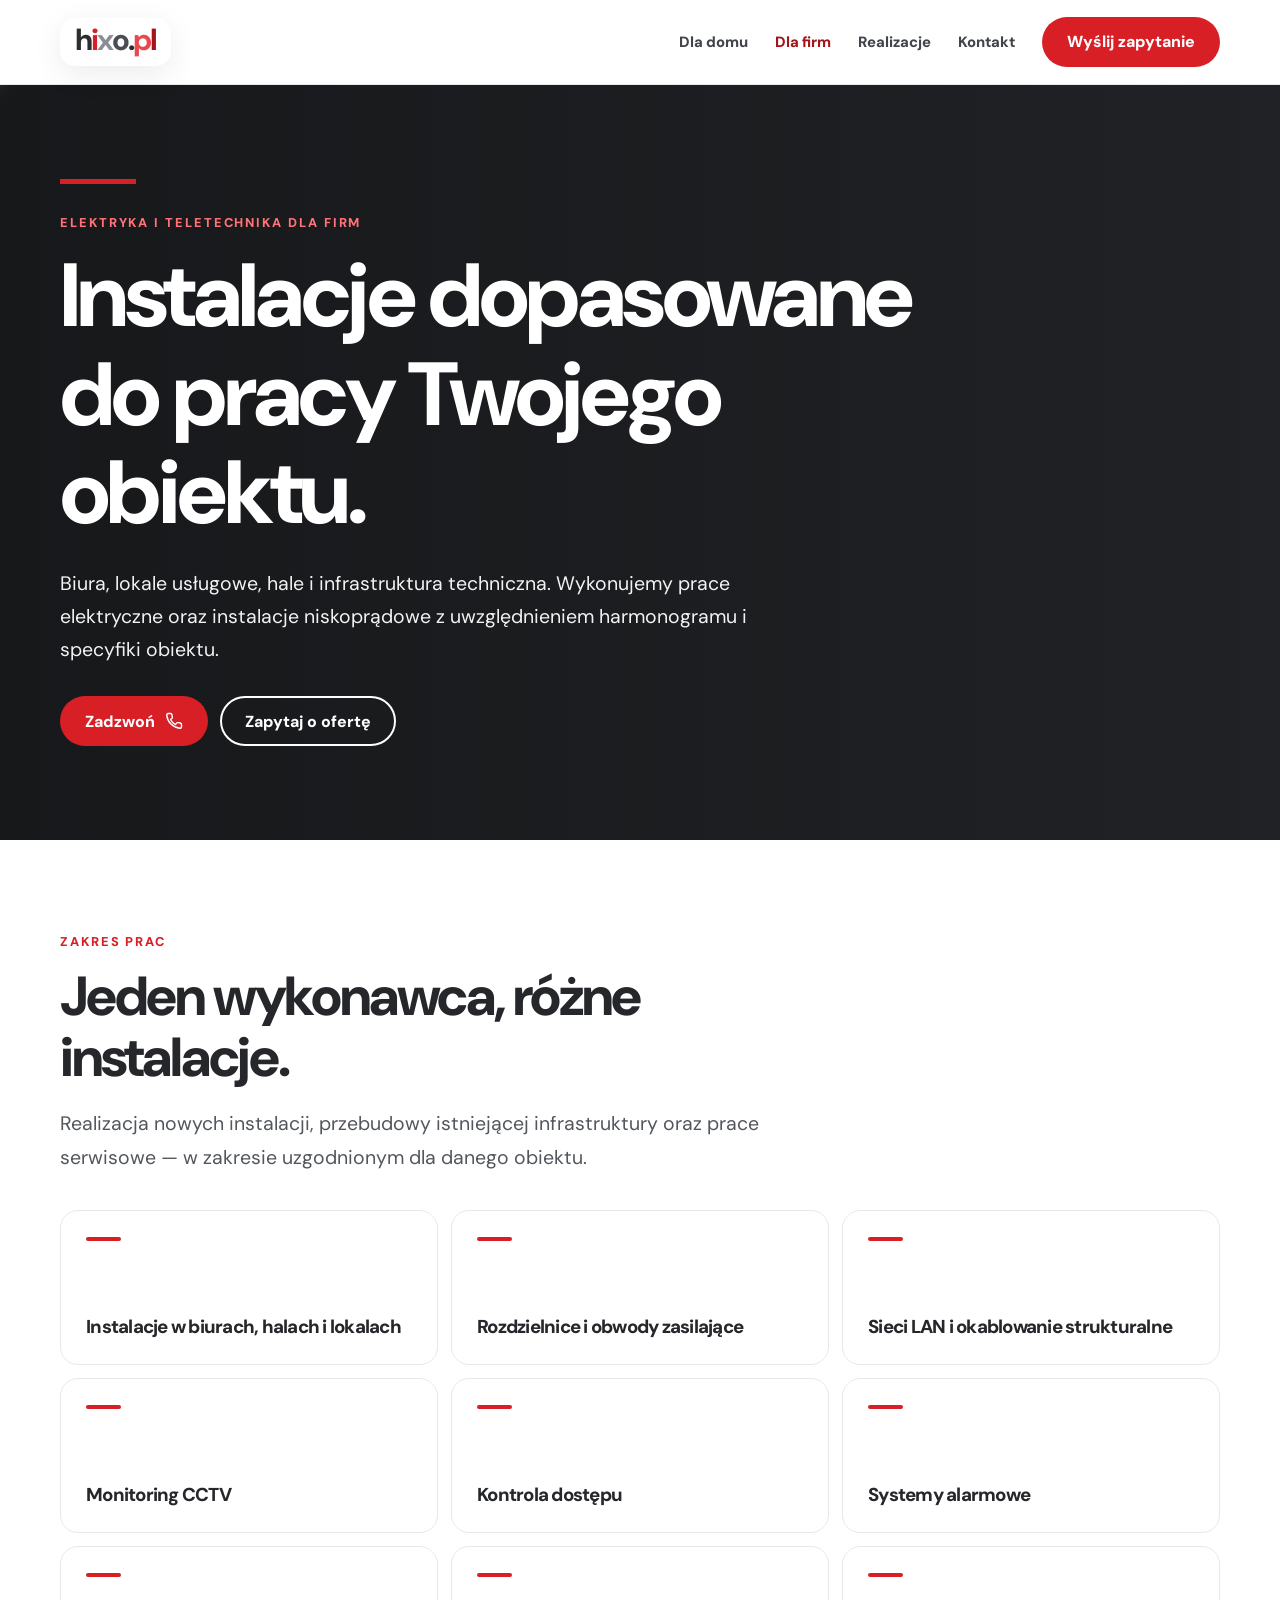
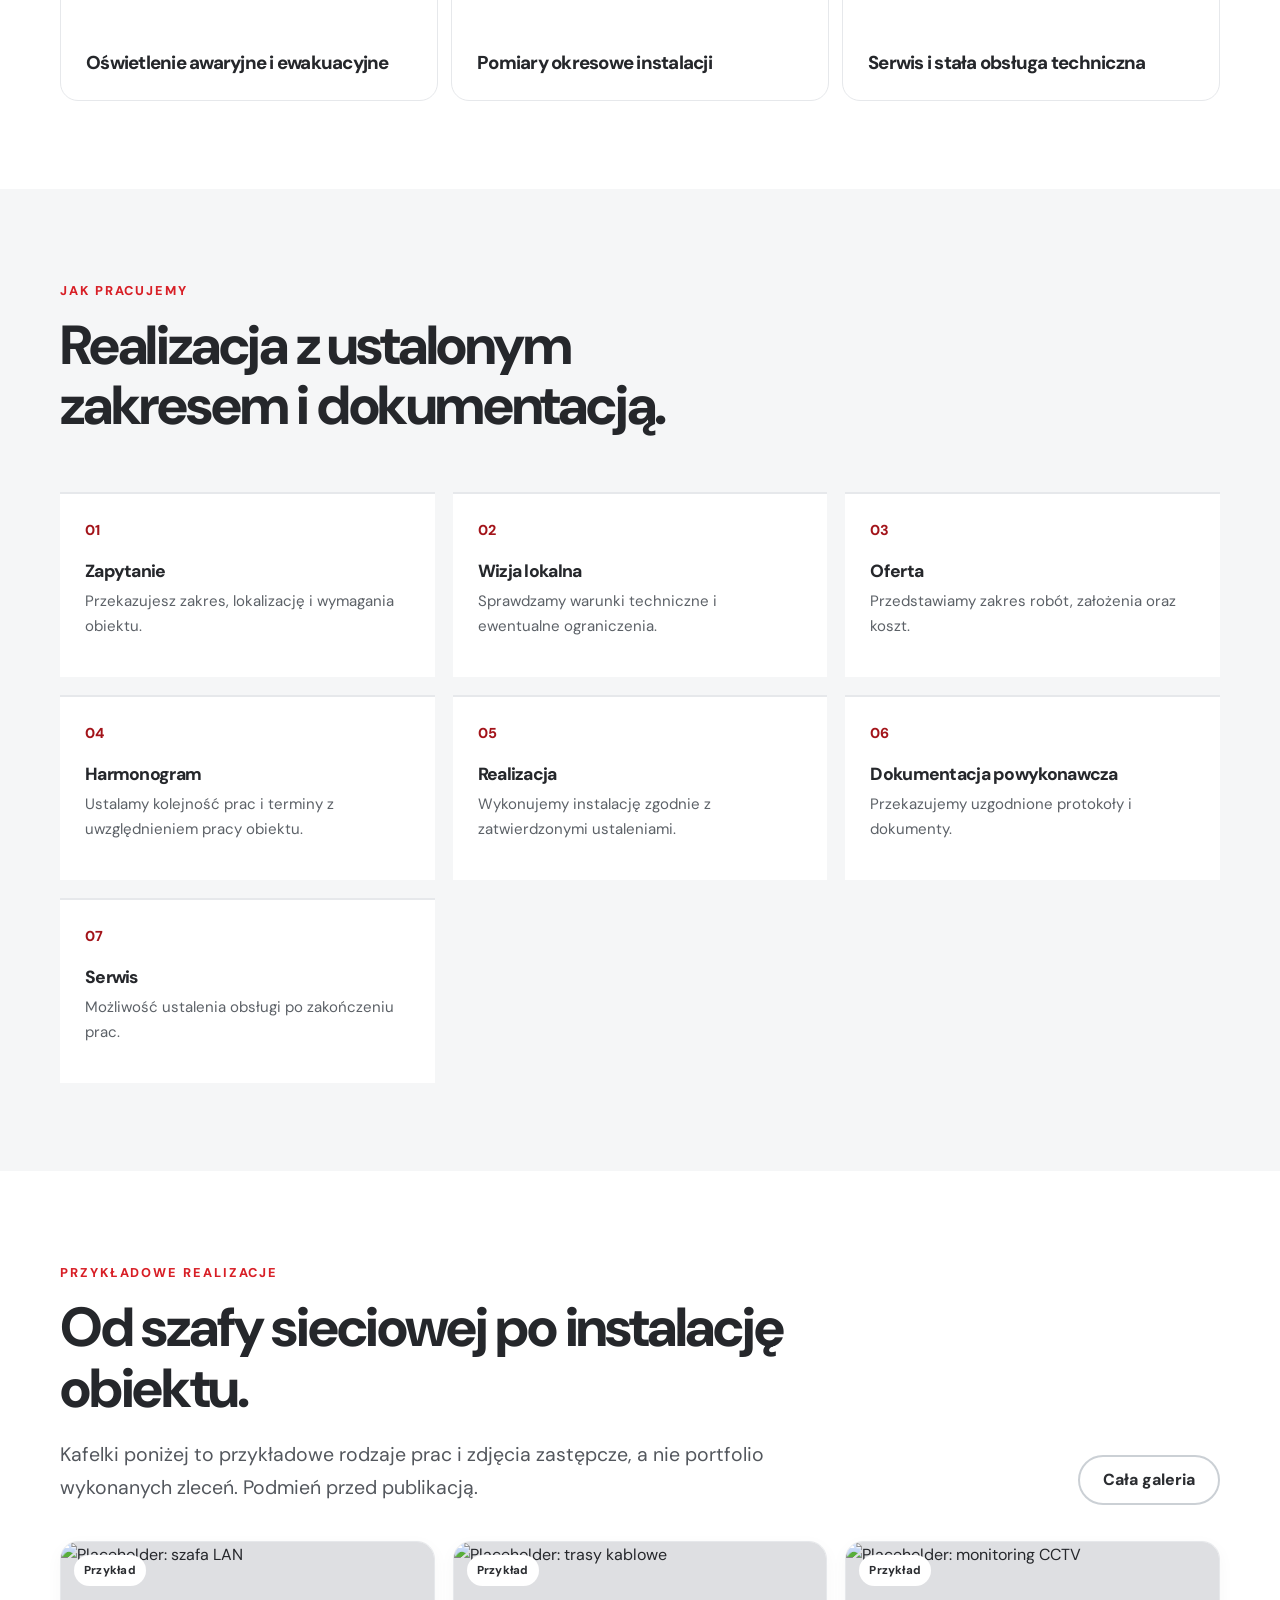
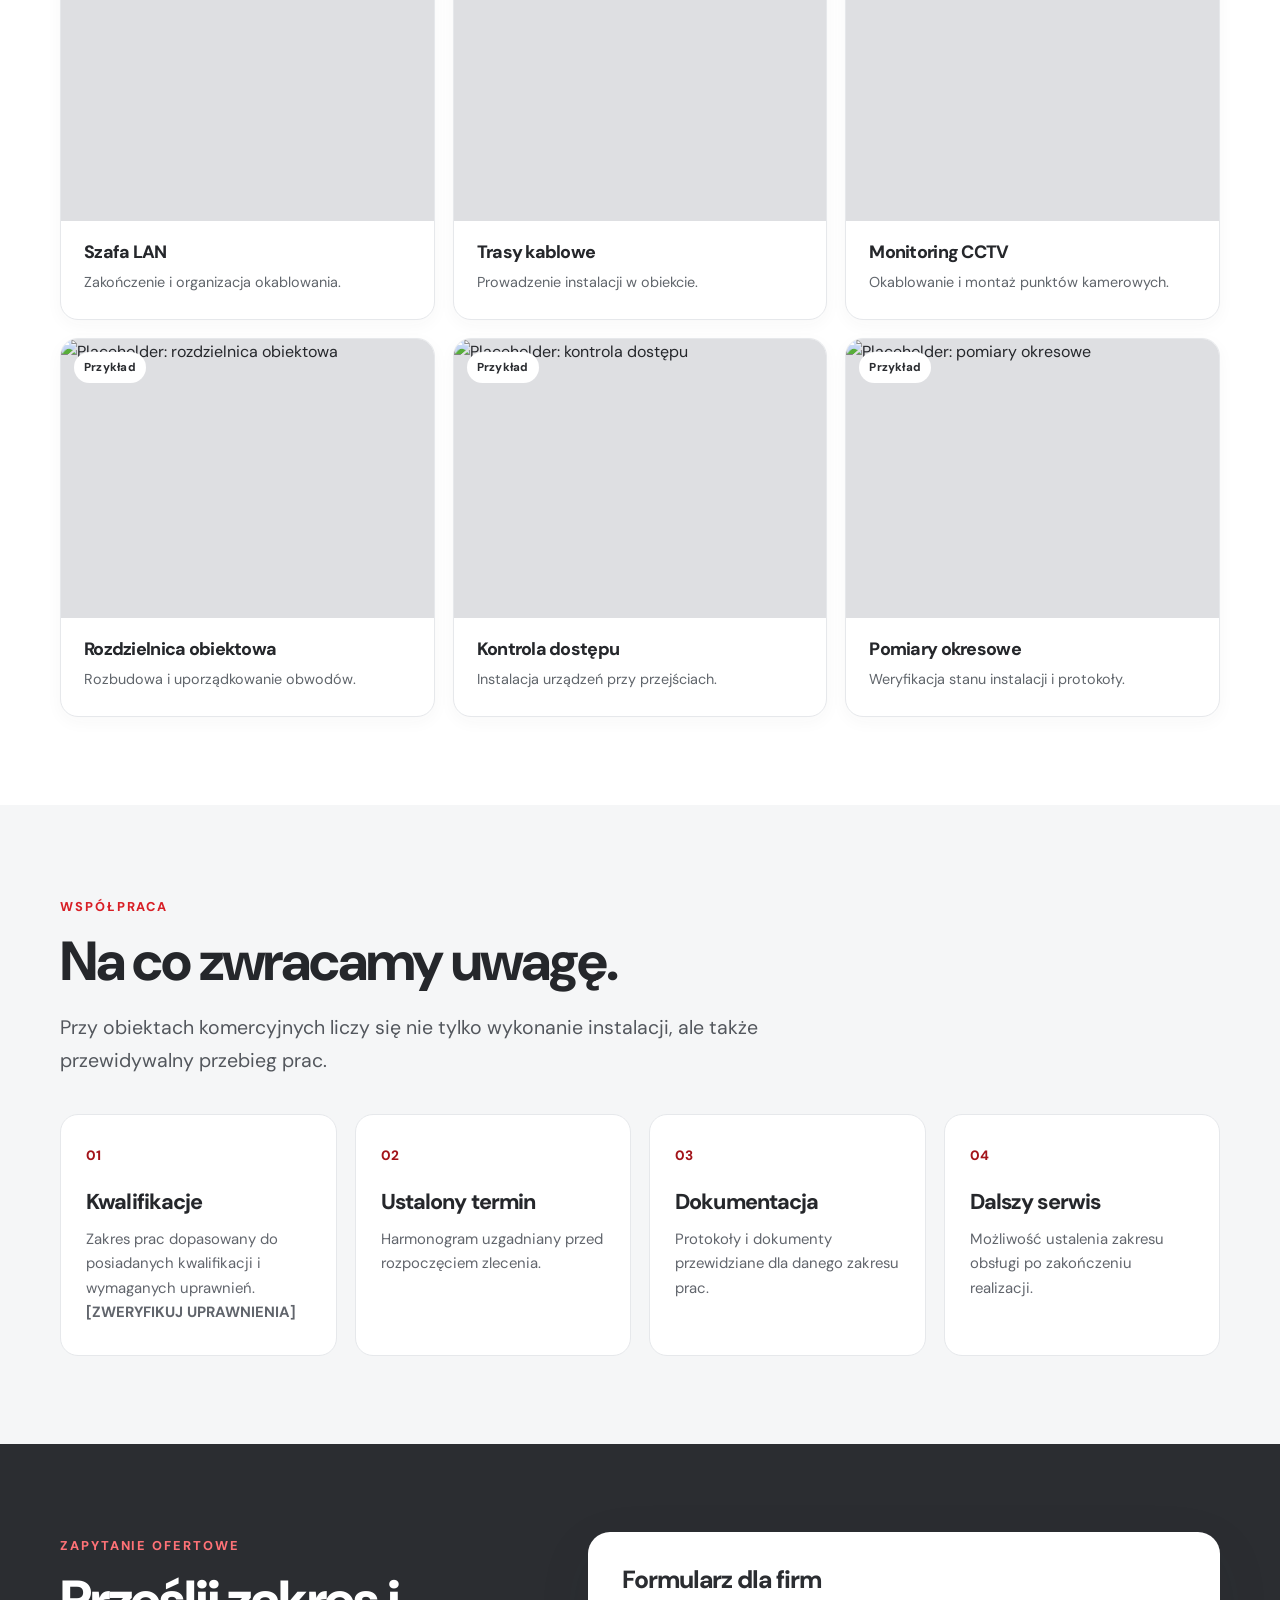
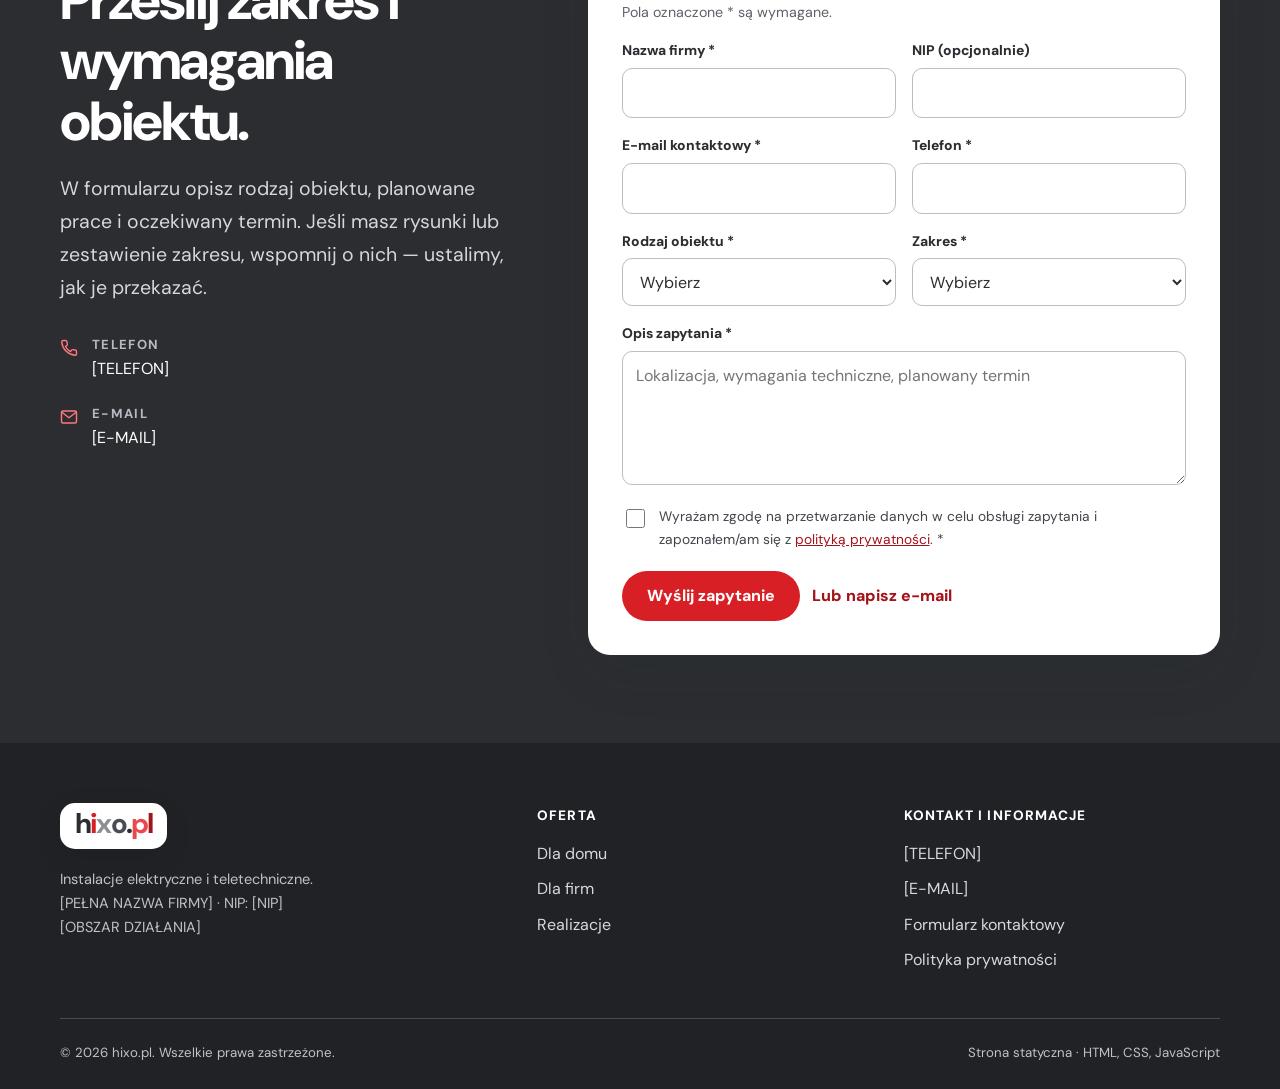
==== klient-biznesowy.html @ a43520a2 "Add files via upload" ====
<!doctype html>
<html lang="pl">
<head>
  <meta charset="utf-8"><meta name="viewport" content="width=device-width, initial-scale=1"><meta name="theme-color" content="#2B2D31">
  <title>Instalacje elektryczne, LAN i CCTV dla firm | hixo.pl</title>
  <meta name="description" content="Instalacje elektryczne w biurach i halach, sieci strukturalne LAN, CCTV, kontrola dostępu, pomiary i serwis. Oferta hixo.pl dla biznesu.">
  <link rel="canonical" href="https://hixo.pl/klient-biznesowy.html">
  <meta property="og:type" content="website"><meta property="og:locale" content="pl_PL"><meta property="og:site_name" content="hixo.pl"><meta property="og:title" content="Elektryka i teletechnika dla firm | hixo.pl"><meta property="og:description" content="Instalacje, sieci LAN, monitoring, pomiary i obsługa techniczna obiektów."><meta property="og:url" content="https://hixo.pl/klient-biznesowy.html"><meta property="og:image" content="https://hixo.pl/img/og-hixo.jpg">
  <link rel="preconnect" href="https://fonts.googleapis.com"><link rel="preconnect" href="https://fonts.gstatic.com" crossorigin><link href="https://fonts.googleapis.com/css2?family=DM+Sans:wght@400;700;800&display=swap" rel="stylesheet"><link rel="stylesheet" href="style.css"><script src="script.js" defer></script>
  <script type="application/ld+json">{"@context":"https://schema.org","@type":["Electrician","LocalBusiness"],"@id":"https://hixo.pl/#firma","name":"hixo.pl","url":"https://hixo.pl/","description":"Instalacje elektryczne i teletechniczne dla firm, pomiary i serwis."}</script>
</head>
<body>
  <a class="skip-link" href="#main">Przejdź do treści</a>
  <header class="site-header"><div class="container nav-wrap"><a href="index.html" aria-label="hixo.pl — strona główna" class="brand"><span class="brand__h">h</span><span class="brand__i">i</span><span class="brand__x">x</span><span class="brand__o">o</span><span class="brand__dot">.</span><span class="brand__p">p</span><span class="brand__l">l</span></a><button class="nav-toggle" type="button" data-nav-toggle aria-controls="main-nav" aria-expanded="false" aria-label="Otwórz lub zamknij menu"><span></span><span></span><span></span></button><nav class="nav-links" id="main-nav" data-nav-links aria-label="Nawigacja główna"><a href="klient-indywidualny.html">Dla domu</a><a href="klient-biznesowy.html" aria-current="page">Dla firm</a><a href="realizacje.html">Realizacje</a><a href="kontakt.html">Kontakt</a><a class="button" href="#formularz">Wyślij zapytanie</a></nav></div></header>
  <main id="main">
    <section class="hero" aria-labelledby="hero-title">
      <!-- Podmień img/biznes.jpg na własne zdjęcie; dekoracyjne tło, dlatego alt jest pusty. -->
      <img class="hero__image" src="img/biznes.jpg" alt=""><div class="container hero__inner"><div class="hero__rule"></div><p class="eyebrow">Elektryka i teletechnika dla firm</p><h1 id="hero-title">Instalacje dopasowane do pracy Twojego obiektu.</h1><p class="lead">Biura, lokale usługowe, hale i infrastruktura techniczna. Wykonujemy prace elektryczne oraz instalacje niskoprądowe z uwzględnieniem harmonogramu i specyfiki obiektu.</p><div class="button-row"><a class="button" href="tel:[TELEFON]">Zadzwoń <svg viewBox="0 0 24 24" aria-hidden="true"><path d="M22 16.7v3a2 2 0 0 1-2.2 2A19.6 19.6 0 0 1 2.3 4.2 2 2 0 0 1 4.3 2h3a2 2 0 0 1 2 1.7l.5 3a2 2 0 0 1-.6 1.8L7.3 10a16 16 0 0 0 6.7 6.7l1.5-1.9a2 2 0 0 1 1.8-.6l3 .5a2 2 0 0 1 1.7 2Z"/></svg></a><a class="button button--outline" href="#formularz">Zapytaj o ofertę</a></div></div>
    </section>
    <section class="section" id="uslugi"><div class="container"><div class="section-head reveal"><div><p class="eyebrow">Zakres prac</p><h2>Jeden wykonawca, różne instalacje.</h2><p class="lead">Realizacja nowych instalacji, przebudowy istniejącej infrastruktury oraz prace serwisowe — w zakresie uzgodnionym dla danego obiektu.</p></div></div>
      <div class="service-grid"><article class="service-card reveal"><h3>Instalacje w biurach, halach i lokalach</h3></article><article class="service-card reveal"><h3>Rozdzielnice i obwody zasilające</h3></article><article class="service-card reveal"><h3>Sieci LAN i okablowanie strukturalne</h3></article><article class="service-card reveal"><h3>Monitoring CCTV</h3></article><article class="service-card reveal"><h3>Kontrola dostępu</h3></article><article class="service-card reveal"><h3>Systemy alarmowe</h3></article><article class="service-card reveal"><h3>Oświetlenie awaryjne i ewakuacyjne</h3></article><article class="service-card reveal"><h3>Pomiary okresowe instalacji</h3></article><article class="service-card reveal"><h3>Serwis i stała obsługa techniczna</h3></article></div>
    </div></section>
    <section class="section section--soft" id="proces"><div class="container"><div class="section-head reveal"><div><p class="eyebrow">Jak pracujemy</p><h2>Realizacja z ustalonym zakresem i dokumentacją.</h2></div></div>
      <ol class="steps"><li class="reveal"><h3>Zapytanie</h3><p>Przekazujesz zakres, lokalizację i wymagania obiektu.</p></li><li class="reveal"><h3>Wizja lokalna</h3><p>Sprawdzamy warunki techniczne i ewentualne ograniczenia.</p></li><li class="reveal"><h3>Oferta</h3><p>Przedstawiamy zakres robót, założenia oraz koszt.</p></li><li class="reveal"><h3>Harmonogram</h3><p>Ustalamy kolejność prac i terminy z uwzględnieniem pracy obiektu.</p></li><li class="reveal"><h3>Realizacja</h3><p>Wykonujemy instalację zgodnie z zatwierdzonymi ustaleniami.</p></li><li class="reveal"><h3>Dokumentacja powykonawcza</h3><p>Przekazujemy uzgodnione protokoły i dokumenty.</p></li><li class="reveal"><h3>Serwis</h3><p>Możliwość ustalenia obsługi po zakończeniu prac.</p></li></ol>
    </div></section>
    <section class="section" id="realizacje"><div class="container"><div class="section-head reveal"><div><p class="eyebrow">Przykładowe realizacje</p><h2>Od szafy sieciowej po instalację obiektu.</h2><p class="lead">Kafelki poniżej to przykładowe rodzaje prac i zdjęcia zastępcze, a nie portfolio wykonanych zleceń. Podmień przed publikacją.</p></div><a class="button button--ghost" href="realizacje.html">Cała galeria</a></div>
      <div class="gallery-grid">
        <article class="gallery-card reveal"><div class="gallery-card__media"><span class="gallery-card__tag">Przykład</span><button type="button" class="gallery-card__open" data-lightbox data-caption="Szafa LAN — zdjęcie do podmiany" aria-label="Powiększ zdjęcie szafy LAN"><img src="img/realizacja-firma-01.jpg" alt="Placeholder: szafa LAN" loading="lazy"></button></div><div class="gallery-card__body"><h3>Szafa LAN</h3><p>Zakończenie i organizacja okablowania.</p></div></article>
        <article class="gallery-card reveal"><div class="gallery-card__media"><span class="gallery-card__tag">Przykład</span><button type="button" class="gallery-card__open" data-lightbox data-caption="Koryta kablowe — zdjęcie do podmiany" aria-label="Powiększ zdjęcie tras kablowych"><img src="img/realizacja-firma-02.jpg" alt="Placeholder: trasy kablowe" loading="lazy"></button></div><div class="gallery-card__body"><h3>Trasy kablowe</h3><p>Prowadzenie instalacji w obiekcie.</p></div></article>
        <article class="gallery-card reveal"><div class="gallery-card__media"><span class="gallery-card__tag">Przykład</span><button type="button" class="gallery-card__open" data-lightbox data-caption="Monitoring CCTV — zdjęcie do podmiany" aria-label="Powiększ zdjęcie monitoringu"><img src="img/realizacja-firma-03.jpg" alt="Placeholder: monitoring CCTV" loading="lazy"></button></div><div class="gallery-card__body"><h3>Monitoring CCTV</h3><p>Okablowanie i montaż punktów kamerowych.</p></div></article>
        <article class="gallery-card reveal"><div class="gallery-card__media"><span class="gallery-card__tag">Przykład</span><button type="button" class="gallery-card__open" data-lightbox data-caption="Rozdzielnica obiektowa — zdjęcie do podmiany" aria-label="Powiększ zdjęcie rozdzielnicy"><img src="img/realizacja-firma-04.jpg" alt="Placeholder: rozdzielnica obiektowa" loading="lazy"></button></div><div class="gallery-card__body"><h3>Rozdzielnica obiektowa</h3><p>Rozbudowa i uporządkowanie obwodów.</p></div></article>
        <article class="gallery-card reveal"><div class="gallery-card__media"><span class="gallery-card__tag">Przykład</span><button type="button" class="gallery-card__open" data-lightbox data-caption="Kontrola dostępu — zdjęcie do podmiany" aria-label="Powiększ zdjęcie kontroli dostępu"><img src="img/realizacja-firma-05.jpg" alt="Placeholder: kontrola dostępu" loading="lazy"></button></div><div class="gallery-card__body"><h3>Kontrola dostępu</h3><p>Instalacja urządzeń przy przejściach.</p></div></article>
        <article class="gallery-card reveal"><div class="gallery-card__media"><span class="gallery-card__tag">Przykład</span><button type="button" class="gallery-card__open" data-lightbox data-caption="Pomiary okresowe — zdjęcie do podmiany" aria-label="Powiększ zdjęcie pomiarów"><img src="img/realizacja-firma-06.jpg" alt="Placeholder: pomiary okresowe" loading="lazy"></button></div><div class="gallery-card__body"><h3>Pomiary okresowe</h3><p>Weryfikacja stanu instalacji i protokoły.</p></div></article>
      </div></div></section>
    <section class="section section--soft" id="dlaczego-my"><div class="container"><div class="section-head reveal"><div><p class="eyebrow">Współpraca</p><h2>Na co zwracamy uwagę.</h2><p class="lead">Przy obiektach komercyjnych liczy się nie tylko wykonanie instalacji, ale także przewidywalny przebieg prac.</p></div></div>
      <div class="value-grid"><article class="value-card reveal"><span class="number">01</span><h3>Kwalifikacje</h3><p>Zakres prac dopasowany do posiadanych kwalifikacji i wymaganych uprawnień. <strong>[ZWERYFIKUJ UPRAWNIENIA]</strong></p></article><article class="value-card reveal"><span class="number">02</span><h3>Ustalony termin</h3><p>Harmonogram uzgadniany przed rozpoczęciem zlecenia.</p></article><article class="value-card reveal"><span class="number">03</span><h3>Dokumentacja</h3><p>Protokoły i dokumenty przewidziane dla danego zakresu prac.</p></article><article class="value-card reveal"><span class="number">04</span><h3>Dalszy serwis</h3><p>Możliwość ustalenia zakresu obsługi po zakończeniu realizacji.</p></article></div>
    </div></section>
    <section class="section section--dark" id="formularz"><div class="container contact-layout"><div class="reveal"><p class="eyebrow">Zapytanie ofertowe</p><h2>Prześlij zakres i wymagania obiektu.</h2><p class="lead">W formularzu opisz rodzaj obiektu, planowane prace i oczekiwany termin. Jeśli masz rysunki lub zestawienie zakresu, wspomnij o nich — ustalimy, jak je przekazać.</p><div class="contact-items"><div class="contact-item"><svg viewBox="0 0 24 24" aria-hidden="true"><path d="M22 16.7v3a2 2 0 0 1-2.2 2A19.6 19.6 0 0 1 2.3 4.2 2 2 0 0 1 4.3 2h3a2 2 0 0 1 2 1.7l.5 3a2 2 0 0 1-.6 1.8L7.3 10a16 16 0 0 0 6.7 6.7l1.5-1.9a2 2 0 0 1 1.8-.6l3 .5a2 2 0 0 1 1.7 2Z"/></svg><div><strong>Telefon</strong><span>[TELEFON]</span></div></div><div class="contact-item"><svg viewBox="0 0 24 24" aria-hidden="true"><rect x="2" y="4" width="20" height="16" rx="2"/><path d="m3 6 9 7 9-7"/></svg><div><strong>E-mail</strong><span>[E-MAIL]</span></div></div></div></div>
      <div class="form-card reveal"><h3>Formularz dla firm</h3><p class="small">Pola oznaczone * są wymagane.</p>
        <!-- FORMSPREE: zamień TWOJ_ENDPOINT w action na identyfikator z https://formspree.io (np. xabcdefg). -->
        <form action="https://formspree.io/f/TWOJ_ENDPOINT" method="POST" data-contact-form><input type="hidden" name="_subject" value="hixo.pl — zapytanie od firmy"><div class="form-honeypot" aria-hidden="true"><label>Nie wypełniaj<input name="_gotcha" tabindex="-1" autocomplete="off"></label></div><div class="form-grid"><div class="field"><label for="business-name">Nazwa firmy *</label><input id="business-name" name="firma" autocomplete="organization" required maxlength="140"></div><div class="field"><label for="business-nip">NIP (opcjonalnie)</label><input id="business-nip" name="nip" inputmode="numeric" maxlength="15"></div><div class="field"><label for="business-email">E-mail kontaktowy *</label><input id="business-email" name="email" type="email" autocomplete="email" required></div><div class="field"><label for="business-phone">Telefon *</label><input id="business-phone" name="telefon" type="tel" autocomplete="tel" required maxlength="30"></div><div class="field"><label for="business-object">Rodzaj obiektu *</label><select id="business-object" name="rodzaj_obiektu" required><option value="">Wybierz</option><option>Biuro</option><option>Hala / magazyn</option><option>Lokal usługowy</option><option>Obiekt handlowy</option><option>Obiekt wielofunkcyjny</option><option>Inny</option></select></div><div class="field"><label for="business-scope">Zakres *</label><select id="business-scope" name="zakres" required><option value="">Wybierz</option><option>Instalacje elektryczne</option><option>Rozdzielnice</option><option>Sieci LAN</option><option>CCTV / kontrola dostępu</option><option>Systemy alarmowe</option><option>Pomiary</option><option>Serwis</option><option>Zakres mieszany</option></select></div><div class="field field--full"><label for="business-message">Opis zapytania *</label><textarea id="business-message" name="opis" placeholder="Lokalizacja, wymagania techniczne, planowany termin" required maxlength="4000"></textarea></div></div><label class="check-field"><input type="checkbox" name="zgoda_na_kontakt" value="tak" required><span>Wyrażam zgodę na przetwarzanie danych w celu obsługi zapytania i zapoznałem/am się z <a href="polityka-prywatnosci.html">polityką prywatności</a>. *</span></label><div class="form-actions"><button type="submit" class="button">Wyślij zapytanie</button><a class="inline-link" href="mailto:[E-MAIL]">Lub napisz e-mail</a></div><p class="form-status" data-form-status aria-live="polite"></p></form>
      </div></div></section>
  </main>
  <footer class="site-footer"><div class="container"><div class="footer-grid"><div><a href="index.html" aria-label="hixo.pl — strona główna" class="brand brand--footer"><span class="brand__h">h</span><span class="brand__i">i</span><span class="brand__x">x</span><span class="brand__o">o</span><span class="brand__dot">.</span><span class="brand__p">p</span><span class="brand__l">l</span></a><p>Instalacje elektryczne i teletechniczne.<br>[PEŁNA NAZWA FIRMY] · NIP: [NIP]<br>[OBSZAR DZIAŁANIA]</p></div><div><h3>Oferta</h3><ul><li><a href="klient-indywidualny.html">Dla domu</a></li><li><a href="klient-biznesowy.html">Dla firm</a></li><li><a href="realizacje.html">Realizacje</a></li></ul></div><div><h3>Kontakt i informacje</h3><ul><li>[TELEFON]</li><li>[E-MAIL]</li><li><a href="kontakt.html">Formularz kontaktowy</a></li><li><a href="polityka-prywatnosci.html">Polityka prywatności</a></li></ul></div></div><div class="footer-bottom"><span>© 2026 hixo.pl. Wszelkie prawa zastrzeżone.</span><span>Strona statyczna · HTML, CSS, JavaScript</span></div></div></footer>
  <dialog id="lightbox" class="lightbox" aria-label="Podgląd zdjęcia"><button type="button" class="lightbox__close" data-lightbox-close aria-label="Zamknij podgląd">×</button><figure><img data-lightbox-image alt=""><figcaption data-lightbox-caption></figcaption></figure></dialog>
</body>
</html>
---- style.css ----
/* hixo.pl — wspólny arkusz stylów. Bez frameworków i procesu budowania. */
:root{--red:#D81F26;--red-dark:#A3141A;--graphite:#2B2D31;--ink:#25272b;--gray:#8A8F96;--line:#E6E8EB;--white:#FFFFFF;--cloud:#F5F6F7;--radius:22px;--shadow:0 18px 55px rgba(43,45,49,.08);--content:1160px}
*,*::before,*::after{box-sizing:border-box}
html{scroll-behavior:smooth;scroll-padding-top:92px}
body{margin:0;background:var(--white);color:var(--ink);font-family:'DM Sans',Arial,sans-serif;font-size:16px;line-height:1.65;-webkit-font-smoothing:antialiased}
img{display:block;max-width:100%}
a{color:inherit;text-decoration:none}
button,input,textarea,select{font:inherit}
button{cursor:pointer}
:focus-visible{outline:3px solid var(--red);outline-offset:5px}
.skip-link{position:absolute;z-index:1000;top:-70px;left:16px;background:var(--white);color:var(--graphite);padding:10px 16px;border-radius:10px;font-weight:700}
.skip-link:focus{top:12px}
.sr-only{position:absolute!important;width:1px;height:1px;padding:0;margin:-1px;overflow:hidden;clip:rect(0,0,0,0);white-space:nowrap;border:0}
.container{width:min(var(--content),calc(100% - 40px));margin-inline:auto}
.narrow{max-width:820px}
.section{padding:88px 0}
.section--soft{background:var(--cloud)}
.section--dark{background:var(--graphite);color:var(--white)}
.eyebrow{display:inline-block;margin:0 0 14px;color:var(--red);font-size:.8rem;font-weight:800;letter-spacing:.15em;text-transform:uppercase}
.section--dark .eyebrow,.hero .eyebrow{color:#FF7277}
h1,h2,h3,p{margin-top:0}
h1,h2,h3{line-height:1.1;letter-spacing:-.04em}
h1{font-size:clamp(2.8rem,7vw,5.65rem);font-weight:800}
h2{font-size:clamp(2rem,4.3vw,3.55rem);font-weight:800;margin-bottom:20px}
h3{font-size:1.35rem;font-weight:800;margin-bottom:12px}
.lead{font-size:clamp(1.06rem,1.6vw,1.22rem);line-height:1.7;max-width:730px;color:#53575d}
.section--dark .lead{color:#d5d7db}
.section-head{display:flex;justify-content:space-between;align-items:end;gap:30px;margin-bottom:36px}
.section-head>div{max-width:730px}
.section-head p:last-child{margin-bottom:0}
.muted{color:#63676e}
.small{font-size:.89rem}
.note{padding:14px 17px;border-left:3px solid var(--red);background:#fff5f5;color:#4a292a;font-size:.92rem}
.section--dark .note{background:#403338;color:#f6e3e3}
.button{display:inline-flex;align-items:center;justify-content:center;gap:10px;min-height:50px;padding:12px 23px;border:2px solid transparent;border-radius:999px;background:var(--red);color:var(--white);font-weight:800;line-height:1.2;white-space:nowrap;transition:background .2s ease,transform .2s ease,border-color .2s ease}
.button:hover{background:var(--red-dark);transform:translateY(-2px)}
.button--outline{border-color:var(--white);background:transparent;color:var(--white)}
.button--outline:hover{background:var(--white);color:var(--graphite)}
.button--ghost{border-color:#cbd0d5;background:transparent;color:var(--graphite)}
.button--ghost:hover{background:var(--graphite);color:var(--white);border-color:var(--graphite)}
.button--light{background:var(--white);color:var(--graphite)}
.button--light:hover{background:var(--line)}
.button svg,.inline-link svg,.contact-item svg{width:18px;height:18px;fill:none;stroke:currentColor;stroke-width:1.9;stroke-linecap:round;stroke-linejoin:round;flex:none}
.button-row{display:flex;flex-wrap:wrap;gap:12px}
.inline-link{display:inline-flex;align-items:center;gap:8px;color:var(--red-dark);font-weight:800;text-underline-offset:4px}
.inline-link:hover{text-decoration:underline}

/* Słowny znak firmowy — wspólny dla wszystkich miejsc. */
.brand{display:inline-flex;align-items:center;justify-content:center;gap:0;padding:7px 15px 11px;border-radius:15px;background:#fff;box-shadow:0 8px 30px rgba(0,0,0,.08);font-size:30px;font-weight:800;line-height:1;letter-spacing:-.065em;white-space:nowrap}
.brand__h,.brand__dot{color:#2B2D31}.brand__i{color:#D81F26}.brand__x{color:#8A8F96}.brand__o{color:#4A4E54}.brand__p{color:#E8484E}.brand__l{color:#A3141A}
.brand--large{font-size:48px;padding:10px 21px 17px;border-radius:18px}
.brand--footer{font-size:28px}

/* Nagłówek podstron. */
.site-header{position:sticky;top:0;z-index:80;background:rgba(255,255,255,.97);border-bottom:1px solid var(--line);backdrop-filter:blur(12px)}
.nav-wrap{display:flex;align-items:center;justify-content:space-between;gap:22px;min-height:84px}
.nav-links{display:flex;align-items:center;gap:27px}
.nav-links a:not(.button){font-size:.93rem;font-weight:800;color:#41444a;transition:color .2s}
.nav-links a:not(.button):hover,.nav-links a[aria-current=page]{color:var(--red-dark)}
.nav-toggle{display:none;align-items:center;justify-content:center;flex-direction:column;gap:5px;width:46px;height:46px;border:1px solid #cdd1d7;border-radius:12px;background:#fff;color:var(--graphite)}
.nav-toggle span{width:21px;height:2px;background:currentColor}

/* Strona wyboru. Zdjęcia: img/indywidualny.jpg i img/biznes.jpg. */
.choice-page{background:var(--graphite)}
.chooser{position:relative;min-height:100svh;isolation:isolate;overflow:hidden;background:var(--graphite)}
.choice-panel{position:absolute;inset:0;width:100%;display:flex;align-items:center;color:#fff;overflow:hidden;isolation:isolate;transition:filter .25s}
.choice-panel--home{clip-path:polygon(0 0,61% 0,39% 100%,0 100%)}
.choice-panel--business{clip-path:polygon(61% 0,100% 0,100% 100%,39% 100%)}
.choice-panel__image{position:absolute;inset:-14px;width:calc(100% + 28px);height:calc(100% + 28px);object-fit:cover;filter:grayscale(1) blur(6px);transform:scale(1.03);z-index:-2;transition:filter .55s,transform .65s}
.choice-panel__shade{position:absolute;inset:0;z-index:-1;background:rgba(20,21,23,.65)}
.choice-panel:hover .choice-panel__image,.choice-panel:focus-visible .choice-panel__image{filter:grayscale(1) blur(2px);transform:scale(1.075)}
.choice-panel--business .choice-panel__shade{background:rgba(20,21,23,.67)}
.choice-panel .eyebrow{color:#FF7277}
.choice-panel__content{width:min(44%,610px);margin-left:clamp(24px,6.3vw,110px);padding-top:35px}
.choice-panel--business .choice-panel__content{margin-left:auto;margin-right:clamp(24px,6.3vw,110px);text-align:right}
.choice-panel .choice-title{font-size:clamp(2.45rem,4.8vw,5.4rem);margin-bottom:18px;max-width:620px;font-weight:800;line-height:1.1;letter-spacing:-.04em}
.choice-panel p:not(.eyebrow){font-size:clamp(1rem,1.35vw,1.18rem);max-width:450px;margin-bottom:27px;color:#f3f4f5}
.choice-panel--business p:not(.eyebrow){margin-left:auto}
.chooser::after{content:"";position:absolute;inset:0;z-index:3;pointer-events:none;background:var(--red);clip-path:polygon(calc(61% - 2.5px) 0,calc(61% + 2.5px) 0,calc(39% + 2.5px) 100%,calc(39% - 2.5px) 100%)}
.choice-logo{position:absolute;top:24px;left:50%;transform:translateX(-50%);z-index:5}
.choice-contact{position:absolute;bottom:24px;left:50%;z-index:5;transform:translateX(-50%);display:flex;flex-wrap:wrap;align-items:center;justify-content:center;gap:10px 24px;width:calc(100% - 30px);color:#fff;font-size:.82rem;font-weight:700}
.choice-contact a{text-decoration:underline;text-underline-offset:4px}
.choice-contact span{opacity:.92}
.choice-footer{padding:22px 0;background:var(--graphite);border-top:1px solid #484b50;color:#dadddf;text-align:center;font-size:.87rem}
.choice-footer a{text-decoration:underline;text-underline-offset:3px}

/* Bohater podstron. */
.hero{position:relative;overflow:hidden;min-height:550px;display:flex;align-items:center;background:#33363b;color:#fff;isolation:isolate}
.hero__image{position:absolute;inset:-12px;width:calc(100% + 24px);height:calc(100% + 24px);object-fit:cover;filter:grayscale(1) blur(6px);z-index:-2}
.hero::before{content:"";position:absolute;inset:0;background:linear-gradient(90deg,rgba(20,21,23,.9),rgba(20,21,23,.61));z-index:-1}
.hero__inner{padding:94px 0}
.hero h1{max-width:870px;margin-bottom:24px}
.hero .lead{color:#f2f2f3;max-width:690px;margin-bottom:30px}
.hero__rule{height:5px;width:76px;background:var(--red);margin-bottom:25px}
.page-intro{padding:72px 0 30px}
.page-intro .lead{margin-bottom:0}

/* Powtarzalne sekcje. */
.service-grid{display:grid;grid-template-columns:repeat(3,minmax(0,1fr));gap:13px}
.service-card{position:relative;min-height:155px;padding:26px 25px;border:1px solid var(--line);border-radius:18px;background:#fff;display:flex;flex-direction:column;justify-content:space-between;gap:24px;transition:border-color .2s,transform .2s,box-shadow .2s}
.service-card:hover{border-color:#d8b6b8;transform:translateY(-3px);box-shadow:var(--shadow)}
.service-card::before{content:"";display:block;width:35px;height:4px;background:var(--red);border-radius:3px}
.service-card h3{margin:0;font-size:1.17rem}
.steps{counter-reset:step;display:grid;grid-template-columns:repeat(3,minmax(0,1fr));gap:18px;list-style:none;padding:0;margin:0}
.steps li{counter-increment:step;padding:25px;border-top:2px solid var(--line);background:#fff;min-height:185px}
.steps li::before{content:counter(step,decimal-leading-zero);display:block;margin-bottom:19px;font-size:.9rem;font-weight:800;color:var(--red-dark)}
.steps h3{font-size:1.1rem;margin-bottom:8px}.steps p{font-size:.94rem;color:#5c6167;margin-bottom:0}
.gallery-grid{display:grid;grid-template-columns:repeat(3,minmax(0,1fr));gap:18px}
.gallery-card{border:1px solid var(--line);border-radius:18px;overflow:hidden;background:#fff;box-shadow:0 5px 17px rgba(43,45,49,.035)}
.gallery-card__media{position:relative;aspect-ratio:4/3;overflow:hidden;background:#dedfe2}
.gallery-card__media img{width:100%;height:100%;object-fit:cover;transition:transform .4s}
.gallery-card:hover img{transform:scale(1.045)}
.gallery-card__body{padding:22px 23px 24px}.gallery-card__body h3{font-size:1.12rem;margin-bottom:8px}
.gallery-card__body p{font-size:.9rem;color:#60656b;margin-bottom:0}
.gallery-card__tag{position:absolute;top:13px;left:13px;z-index:1;padding:6px 10px;border-radius:100px;background:#fff;color:var(--graphite);font-size:.72rem;font-weight:800;letter-spacing:.02em}
.gallery-card__open{width:100%;height:100%;border:0;padding:0;display:block;background:transparent;text-align:inherit;color:inherit}
.gallery-card__open:hover{background:transparent}
.quotes{display:grid;grid-template-columns:repeat(3,minmax(0,1fr));gap:18px}
.quote-card{padding:30px;border:1px solid var(--line);border-radius:18px;background:#fff}
.quote-card blockquote{margin:18px 0 24px;font-size:1.06rem;line-height:1.65}
.quote-card cite{font-style:normal;font-weight:800;color:var(--graphite)}
.example-label{display:inline-block;padding:5px 9px;background:#f9e4e5;color:#8b0d13;border-radius:6px;font-size:.76rem;font-weight:800}
.faq{display:grid;gap:10px;max-width:870px}
.faq details{border:1px solid var(--line);border-radius:15px;background:#fff;padding:0 22px}
.faq summary{cursor:pointer;list-style:none;padding:21px 30px 21px 0;font-size:1.07rem;font-weight:800;position:relative}
.faq summary::-webkit-details-marker{display:none}
.faq summary::after{content:"+";font-size:1.5rem;position:absolute;right:0;top:15px;color:var(--red-dark)}
.faq details[open] summary::after{content:"−"}
.faq details p{margin:0;padding:0 25px 23px 0;color:#575b61}
.value-grid{display:grid;grid-template-columns:repeat(4,minmax(0,1fr));gap:18px}
.value-card{padding:30px 25px;border:1px solid var(--line);border-radius:18px;background:#fff}
.value-card .number{color:var(--red-dark);font-weight:800;font-size:.85rem;display:block;margin-bottom:24px}
.value-card p{margin:0;color:#61656c;font-size:.93rem}

/* Formularze i kontakt. */
.contact-layout{display:grid;grid-template-columns:.85fr 1.15fr;gap:60px;align-items:start}
.contact-layout h2{margin-bottom:20px}
.contact-items{display:grid;gap:21px;margin-top:30px}
.contact-item{display:flex;align-items:start;gap:14px}
.contact-item svg{margin-top:5px;color:#ff777c}
.contact-item strong{display:block;font-size:.82rem;letter-spacing:.1em;text-transform:uppercase;color:#b6bac1}
.contact-item a,.contact-item span{display:block;color:#fff;overflow-wrap:anywhere}
.contact-item a:hover{text-decoration:underline}
.form-card{padding:34px;background:#fff;border-radius:22px;color:var(--graphite);box-shadow:var(--shadow)}
.form-card h3{font-size:1.55rem;margin-bottom:8px}.form-card>p{color:#5d6269}
.form-grid{display:grid;grid-template-columns:repeat(2,minmax(0,1fr));gap:16px}
.field{display:flex;flex-direction:column;gap:6px;min-width:0}
.field--full{grid-column:1/-1}
.field label{font-weight:800;font-size:.87rem}
.field input,.field select,.field textarea{width:100%;min-height:48px;padding:11px 13px;border:1px solid #b9bec5;border-radius:10px;background:#fff;color:var(--graphite)}
.field textarea{min-height:134px;resize:vertical}
.field input:focus,.field select:focus,.field textarea:focus{outline:3px solid #f0b6b8;outline-offset:1px;border-color:var(--red-dark)}
.check-field{display:flex;align-items:flex-start;gap:11px;margin:20px 0;font-size:.86rem;color:#41444a}
.check-field input{width:19px;height:19px;flex:none;margin-top:4px;accent-color:var(--red)}
.check-field a{text-decoration:underline;color:var(--red-dark)}
.form-actions{display:flex;align-items:center;flex-wrap:wrap;gap:12px}
.form-status{font-size:.9rem;font-weight:700;margin:14px 0 0;color:var(--red-dark)}
.form-status:empty{display:none}
.form-honeypot{position:absolute;left:-9999px;width:1px;height:1px;overflow:hidden}
.contact-direct{display:grid;grid-template-columns:repeat(2,minmax(0,1fr));gap:18px}
.contact-box{padding:30px;border:1px solid var(--line);border-radius:18px}
.contact-box h3{margin-bottom:10px}.contact-box p{color:#5b5f66;margin-bottom:14px}
.contact-box a{color:var(--red-dark);font-weight:800;text-decoration:underline;text-underline-offset:4px;overflow-wrap:anywhere}
.map-placeholder{border:1px solid var(--line);border-radius:18px;min-height:270px;background:repeating-linear-gradient(-45deg,#eff0f2,#eff0f2 24px,#e7e9ec 24px,#e7e9ec 48px);display:flex;align-items:center;justify-content:center;padding:30px;text-align:center;color:#44484e;font-weight:800}

/* Realizacje: filtry + modal. */
.filters{display:flex;flex-wrap:wrap;gap:10px;margin:8px 0 30px}
.filter-button{padding:11px 21px;border:1px solid #bbc0c6;background:#fff;color:var(--graphite);border-radius:999px;font-weight:800}
.filter-button:hover,.filter-button[aria-pressed=true]{background:var(--graphite);color:#fff;border-color:var(--graphite)}
.gallery-card[hidden]{display:none}
.lightbox{position:fixed;inset:0;width:min(94vw,1000px);max-height:90vh;padding:0;border:0;border-radius:18px;background:#fff;color:var(--graphite);box-shadow:0 30px 100px rgba(0,0,0,.4)}
.lightbox::backdrop{background:rgba(14,15,17,.84)}
.lightbox__close{position:absolute;top:12px;right:12px;z-index:1;width:43px;height:43px;border:0;border-radius:50%;background:#fff;color:var(--graphite);font-size:1.6rem;font-weight:700;box-shadow:0 2px 12px rgba(0,0,0,.2)}
.lightbox img{width:100%;max-height:71vh;object-fit:contain;background:#e4e6e9}
.lightbox figcaption{padding:15px 22px;font-weight:800}
.lightbox figure{margin:0}

/* Stopka i strony tekstowe. */
.site-footer{background:#202226;color:#d7d9dc;padding:60px 0 25px}
.footer-grid{display:grid;grid-template-columns:1.35fr 1fr 1fr;gap:50px;padding-bottom:45px}
.footer-grid p{font-size:.91rem;color:#bfc3c7;margin:19px 0 0}
.footer-grid h3{font-size:.85rem;letter-spacing:.08em;text-transform:uppercase;color:#fff;margin:6px 0 17px}
.footer-grid ul{list-style:none;padding:0;margin:0;display:grid;gap:9px}
.footer-grid a:hover{text-decoration:underline;text-underline-offset:4px}
.footer-bottom{border-top:1px solid #494b50;padding-top:23px;display:flex;align-items:center;justify-content:space-between;gap:12px;flex-wrap:wrap;font-size:.83rem;color:#bfc3c7}
.legal h2{font-size:1.65rem;margin-top:40px}.legal p,.legal li{color:#4b5057}.legal ul{padding-left:23px}

/* Delikatne wejście elementów; brak animacji, gdy użytkownik ogranicza ruch. */
@media (prefers-reduced-motion:no-preference){.js .reveal{opacity:0;transform:translateY(20px);transition:opacity .6s ease,transform .6s ease}.js .reveal.is-visible{opacity:1;transform:none}}
@media (max-width:960px){.service-grid,.gallery-grid,.steps{grid-template-columns:repeat(2,minmax(0,1fr))}.value-grid{grid-template-columns:repeat(2,minmax(0,1fr))}.contact-layout{gap:30px}.choice-panel .choice-title{font-size:clamp(2.1rem,4.5vw,4rem)}}
@media (max-width:760px){
  html{scroll-padding-top:73px}.container{width:min(var(--content),calc(100% - 32px))}.section{padding:64px 0}.section-head{display:block}.section-head .button{margin-top:20px}
  .nav-wrap{min-height:74px}.brand{font-size:26px}.nav-toggle{display:flex}.nav-links{display:none;position:absolute;top:73px;left:0;right:0;background:#fff;padding:18px 16px 24px;box-shadow:0 20px 35px rgba(0,0,0,.09);flex-direction:column;align-items:stretch;gap:16px}.nav-links.is-open{display:flex}.nav-links a:not(.button){padding:8px 5px;font-size:1rem}.nav-links .button{width:100%}
  .chooser{min-height:100svh;display:flex;flex-direction:column}.choice-panel{position:relative;inset:auto;min-height:50svh;flex:1;clip-path:none!important}.choice-panel--home{border-bottom:5px solid var(--red)}.choice-panel__content{width:calc(100% - 44px);margin:0 22px!important;padding:36px 0 36px}.choice-panel--home .choice-panel__content{padding-top:90px;padding-bottom:16px}.choice-panel--business .choice-panel__content{text-align:right}.choice-panel .choice-title{font-size:clamp(2.15rem,9vw,4rem);margin-bottom:11px}.choice-panel p:not(.eyebrow){font-size:1rem;max-width:360px}.choice-panel--business p:not(.eyebrow){margin-left:auto}.chooser::after{display:none}.choice-logo{top:15px}.brand--large{font-size:32px;padding:8px 15px 12px}.choice-contact{bottom:10px;gap:3px 15px;font-size:.71rem}.choice-panel--business .choice-panel__content{padding-bottom:70px}
  .hero{min-height:480px}.hero__inner{padding:70px 0}.hero h1{font-size:clamp(2.6rem,10vw,4rem)}.page-intro{padding:58px 0 20px}
  .contact-layout{grid-template-columns:1fr}.contact-direct{grid-template-columns:1fr}.footer-grid{grid-template-columns:1fr 1fr;gap:32px}.footer-grid>div:first-child{grid-column:1/-1}
}
@media (max-width:520px){
  .service-grid,.gallery-grid,.steps,.quotes,.value-grid,.form-grid{grid-template-columns:1fr}.section{padding:56px 0}.section-head{margin-bottom:27px}.service-card{min-height:125px}.steps li{min-height:0}.form-card{padding:22px 18px}.field--full{grid-column:auto}.footer-grid{grid-template-columns:1fr}.footer-grid>div:first-child{grid-column:auto}.choice-panel p:not(.eyebrow){max-width:280px}.choice-contact span:last-child{display:none}.choice-panel--business .choice-panel__content{padding-bottom:52px}
}
@media (prefers-reduced-motion:reduce){*,*::before,*::after{scroll-behavior:auto!important;animation-duration:.01ms!important;transition-duration:.01ms!important}}
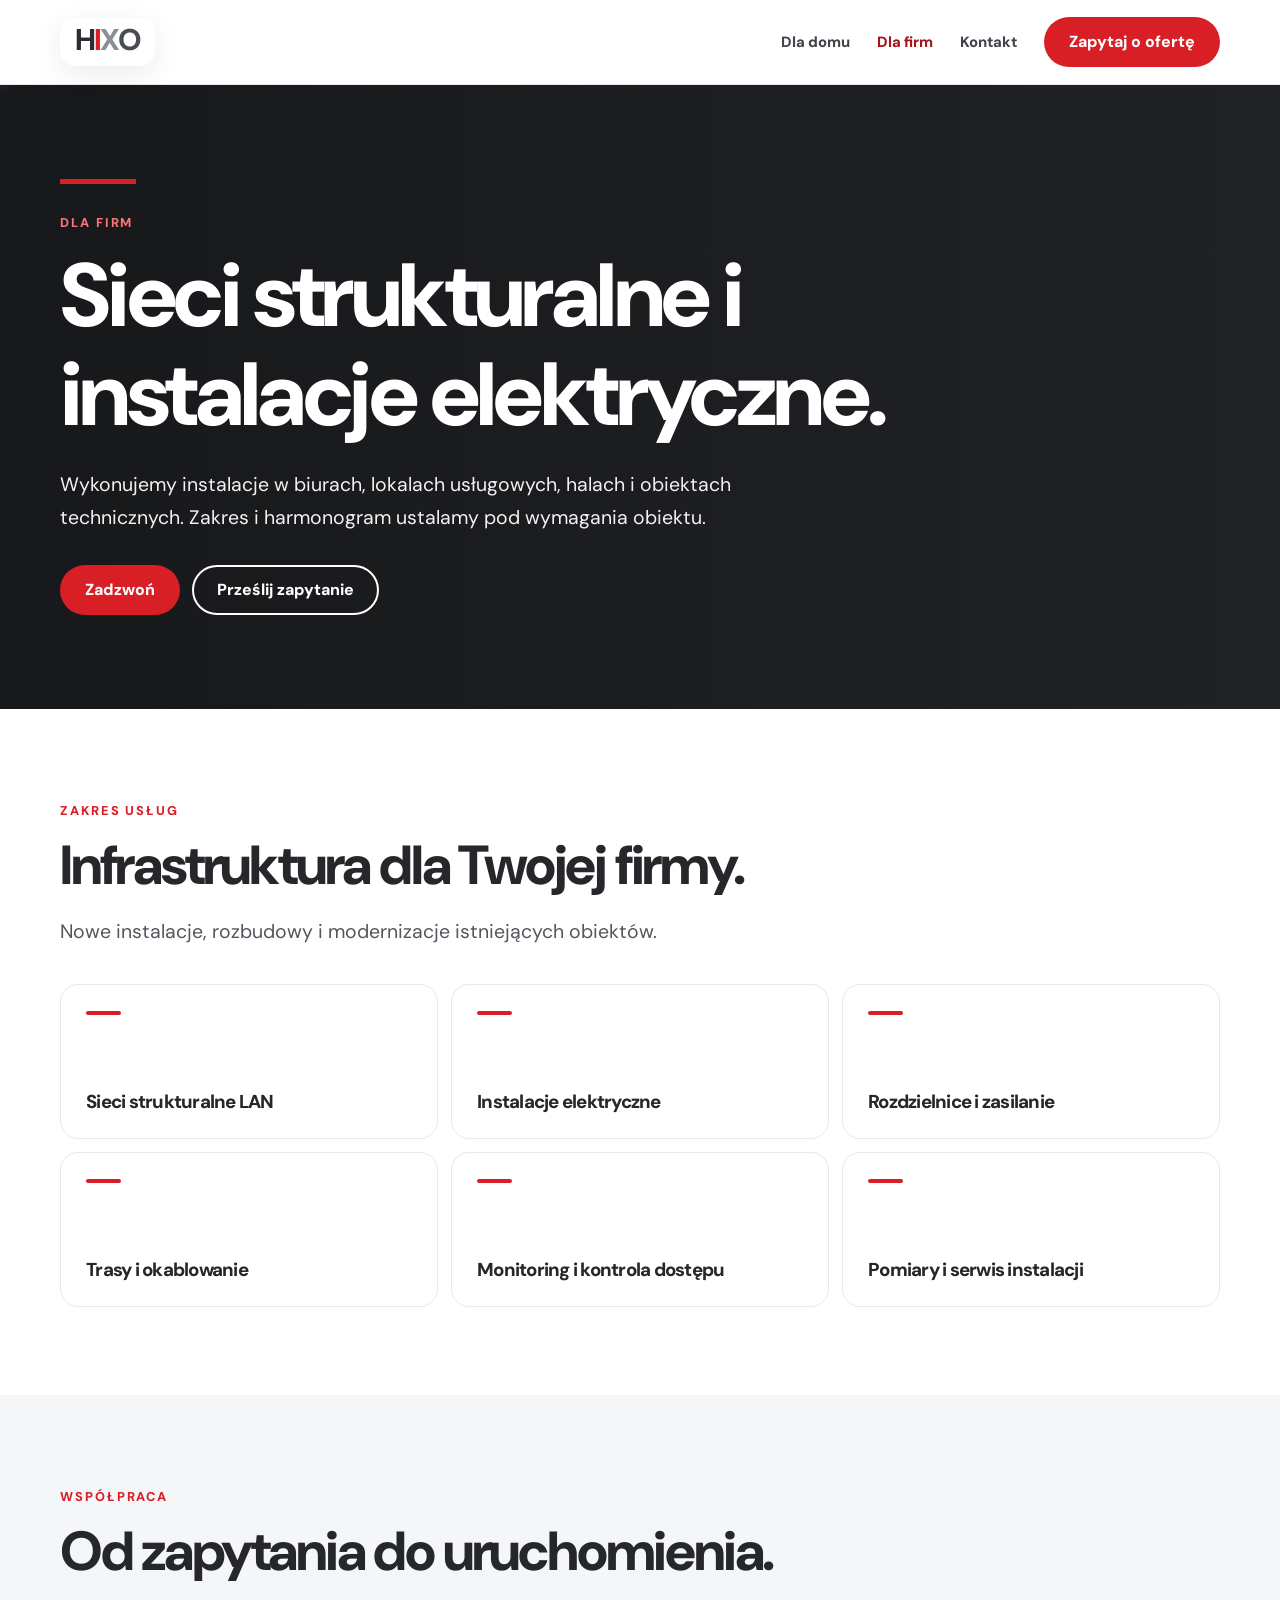
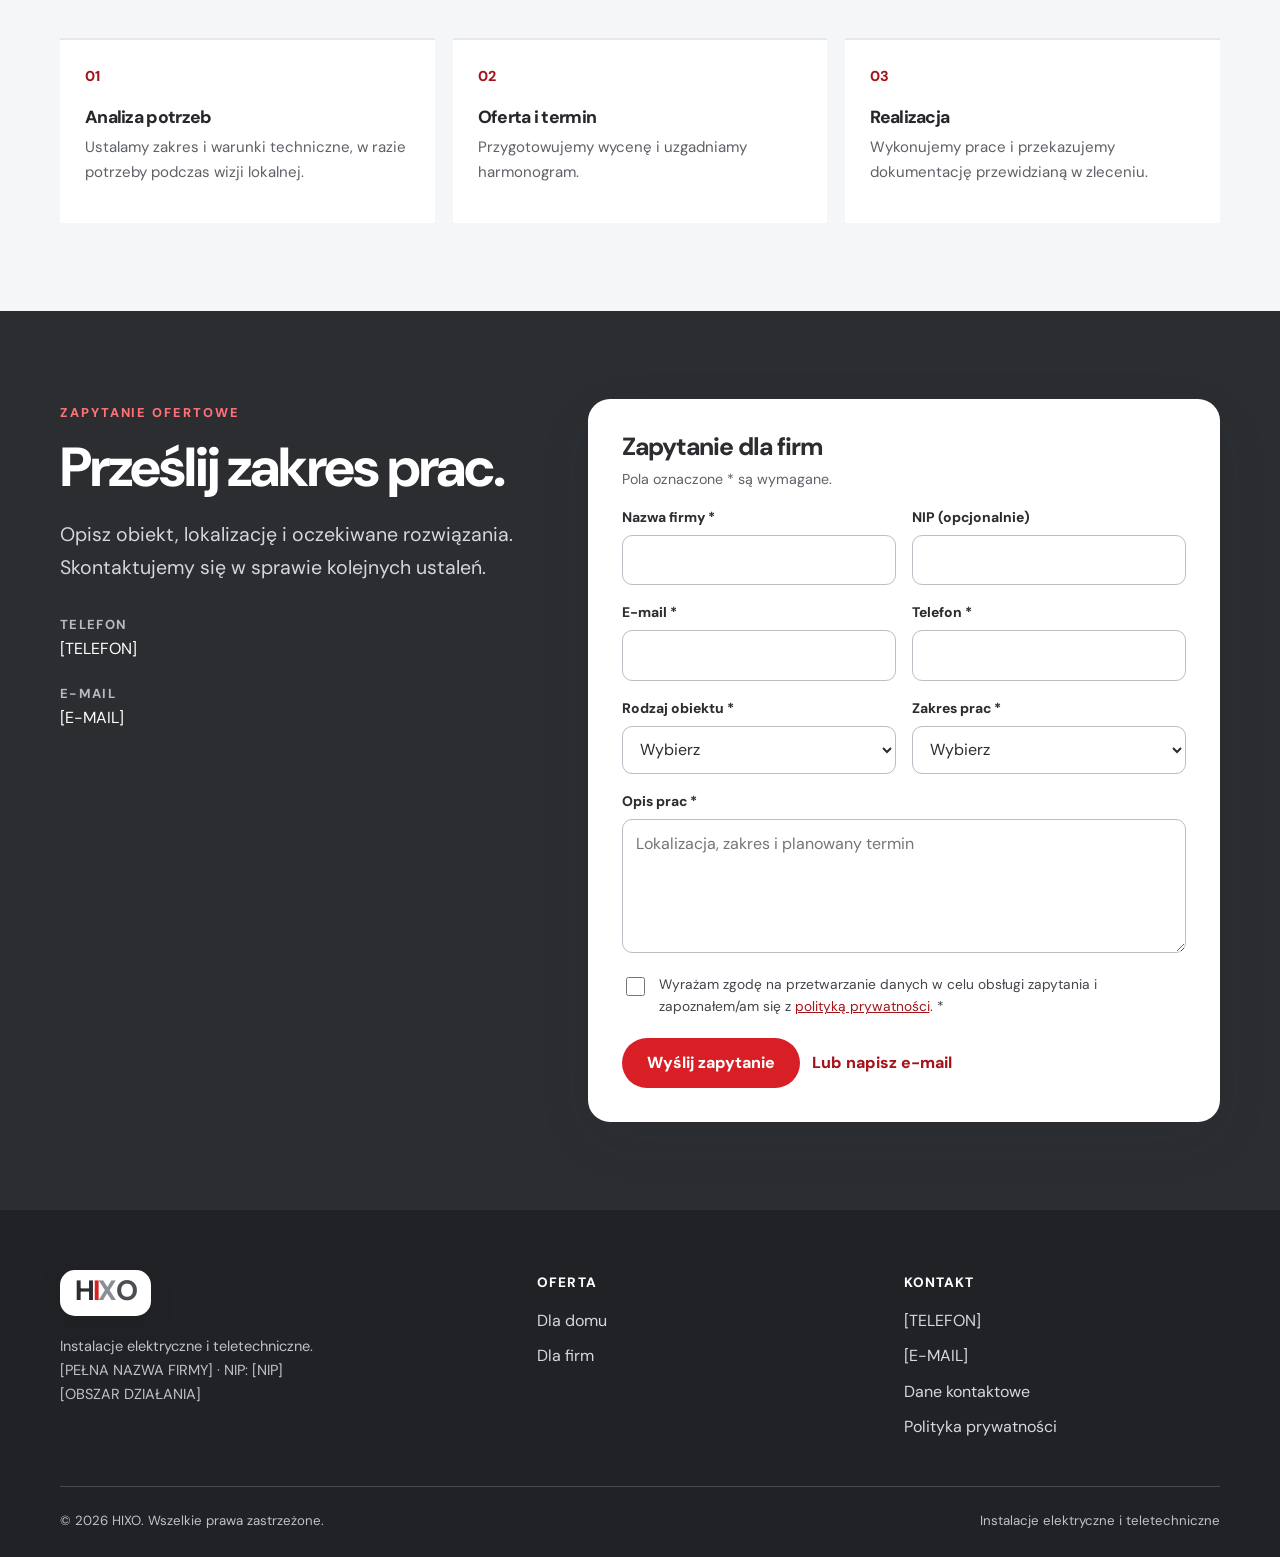
==== commit 6c2bb625: "Add files via upload" ====
--- a/klient-biznesowy.html
+++ b/klient-biznesowy.html
@@ -2,46 +2,37 @@
 <html lang="pl">
 <head>
   <meta charset="utf-8"><meta name="viewport" content="width=device-width, initial-scale=1"><meta name="theme-color" content="#2B2D31">
-  <title>Instalacje elektryczne, LAN i CCTV dla firm | hixo.pl</title>
-  <meta name="description" content="Instalacje elektryczne w biurach i halach, sieci strukturalne LAN, CCTV, kontrola dostępu, pomiary i serwis. Oferta hixo.pl dla biznesu.">
+  <title>HIXO — sieci strukturalne i instalacje elektryczne dla firm</title>
+  <meta name="description" content="Sieci strukturalne LAN, instalacje elektryczne, rozdzielnice i serwis instalacji w biurach, lokalach oraz halach. Oferta HIXO dla firm.">
   <link rel="canonical" href="https://hixo.pl/klient-biznesowy.html">
-  <meta property="og:type" content="website"><meta property="og:locale" content="pl_PL"><meta property="og:site_name" content="hixo.pl"><meta property="og:title" content="Elektryka i teletechnika dla firm | hixo.pl"><meta property="og:description" content="Instalacje, sieci LAN, monitoring, pomiary i obsługa techniczna obiektów."><meta property="og:url" content="https://hixo.pl/klient-biznesowy.html"><meta property="og:image" content="https://hixo.pl/img/og-hixo.jpg">
+  <meta property="og:type" content="website"><meta property="og:locale" content="pl_PL"><meta property="og:site_name" content="HIXO"><meta property="og:title" content="Instalacje dla firm | HIXO"><meta property="og:description" content="Sieci strukturalne i instalacje elektryczne dla obiektów komercyjnych."><meta property="og:url" content="https://hixo.pl/klient-biznesowy.html"><meta property="og:image" content="https://hixo.pl/img/og-hixo.jpg">
   <link rel="preconnect" href="https://fonts.googleapis.com"><link rel="preconnect" href="https://fonts.gstatic.com" crossorigin><link href="https://fonts.googleapis.com/css2?family=DM+Sans:wght@400;700;800&display=swap" rel="stylesheet"><link rel="stylesheet" href="style.css"><script src="script.js" defer></script>
-  <script type="application/ld+json">{"@context":"https://schema.org","@type":["Electrician","LocalBusiness"],"@id":"https://hixo.pl/#firma","name":"hixo.pl","url":"https://hixo.pl/","description":"Instalacje elektryczne i teletechniczne dla firm, pomiary i serwis."}</script>
+  <script type="application/ld+json">{"@context":"https://schema.org","@type":["Electrician","LocalBusiness"],"@id":"https://hixo.pl/#firma","name":"HIXO","url":"https://hixo.pl/","description":"Sieci strukturalne i instalacje elektryczne dla firm."}</script>
 </head>
 <body>
   <a class="skip-link" href="#main">Przejdź do treści</a>
-  <header class="site-header"><div class="container nav-wrap"><a href="index.html" aria-label="hixo.pl — strona główna" class="brand"><span class="brand__h">h</span><span class="brand__i">i</span><span class="brand__x">x</span><span class="brand__o">o</span><span class="brand__dot">.</span><span class="brand__p">p</span><span class="brand__l">l</span></a><button class="nav-toggle" type="button" data-nav-toggle aria-controls="main-nav" aria-expanded="false" aria-label="Otwórz lub zamknij menu"><span></span><span></span><span></span></button><nav class="nav-links" id="main-nav" data-nav-links aria-label="Nawigacja główna"><a href="klient-indywidualny.html">Dla domu</a><a href="klient-biznesowy.html" aria-current="page">Dla firm</a><a href="realizacje.html">Realizacje</a><a href="kontakt.html">Kontakt</a><a class="button" href="#formularz">Wyślij zapytanie</a></nav></div></header>
+  <header class="site-header"><div class="container nav-wrap"><a class="brand" href="index.html" aria-label="HIXO — strona główna"><span class="brand__h">H</span><span class="brand__i">I</span><span class="brand__x">X</span><span class="brand__o">O</span></a><button class="nav-toggle" type="button" data-nav-toggle aria-controls="main-nav" aria-expanded="false" aria-label="Otwórz lub zamknij menu"><span></span><span></span><span></span></button><nav class="nav-links" id="main-nav" data-nav-links aria-label="Nawigacja główna"><a href="klient-indywidualny.html">Dla domu</a><a href="klient-biznesowy.html" aria-current="page">Dla firm</a><a href="kontakt.html">Kontakt</a><a class="button" href="#formularz">Zapytaj o ofertę</a></nav></div></header>
   <main id="main">
-    <section class="hero" aria-labelledby="hero-title">
-      <!-- Podmień img/biznes.jpg na własne zdjęcie; dekoracyjne tło, dlatego alt jest pusty. -->
-      <img class="hero__image" src="img/biznes.jpg" alt=""><div class="container hero__inner"><div class="hero__rule"></div><p class="eyebrow">Elektryka i teletechnika dla firm</p><h1 id="hero-title">Instalacje dopasowane do pracy Twojego obiektu.</h1><p class="lead">Biura, lokale usługowe, hale i infrastruktura techniczna. Wykonujemy prace elektryczne oraz instalacje niskoprądowe z uwzględnieniem harmonogramu i specyfiki obiektu.</p><div class="button-row"><a class="button" href="tel:[TELEFON]">Zadzwoń <svg viewBox="0 0 24 24" aria-hidden="true"><path d="M22 16.7v3a2 2 0 0 1-2.2 2A19.6 19.6 0 0 1 2.3 4.2 2 2 0 0 1 4.3 2h3a2 2 0 0 1 2 1.7l.5 3a2 2 0 0 1-.6 1.8L7.3 10a16 16 0 0 0 6.7 6.7l1.5-1.9a2 2 0 0 1 1.8-.6l3 .5a2 2 0 0 1 1.7 2Z"/></svg></a><a class="button button--outline" href="#formularz">Zapytaj o ofertę</a></div></div>
-    </section>
-    <section class="section" id="uslugi"><div class="container"><div class="section-head reveal"><div><p class="eyebrow">Zakres prac</p><h2>Jeden wykonawca, różne instalacje.</h2><p class="lead">Realizacja nowych instalacji, przebudowy istniejącej infrastruktury oraz prace serwisowe — w zakresie uzgodnionym dla danego obiektu.</p></div></div>
-      <div class="service-grid"><article class="service-card reveal"><h3>Instalacje w biurach, halach i lokalach</h3></article><article class="service-card reveal"><h3>Rozdzielnice i obwody zasilające</h3></article><article class="service-card reveal"><h3>Sieci LAN i okablowanie strukturalne</h3></article><article class="service-card reveal"><h3>Monitoring CCTV</h3></article><article class="service-card reveal"><h3>Kontrola dostępu</h3></article><article class="service-card reveal"><h3>Systemy alarmowe</h3></article><article class="service-card reveal"><h3>Oświetlenie awaryjne i ewakuacyjne</h3></article><article class="service-card reveal"><h3>Pomiary okresowe instalacji</h3></article><article class="service-card reveal"><h3>Serwis i stała obsługa techniczna</h3></article></div>
+    <section class="hero" aria-labelledby="hero-title"><img class="hero__image" src="img/biznes.jpg" alt=""><div class="container hero__inner"><div class="hero__rule"></div><p class="eyebrow">Dla firm</p><h1 id="hero-title">Sieci strukturalne i instalacje elektryczne.</h1><p class="lead">Wykonujemy instalacje w biurach, lokalach usługowych, halach i obiektach technicznych. Zakres i harmonogram ustalamy pod wymagania obiektu.</p><div class="button-row"><a class="button" href="tel:[TELEFON]">Zadzwoń</a><a class="button button--outline" href="#formularz">Prześlij zapytanie</a></div></div></section>
+    <section class="section" id="uslugi"><div class="container"><div class="section-head reveal"><div><p class="eyebrow">Zakres usług</p><h2>Infrastruktura dla Twojej firmy.</h2><p class="lead">Nowe instalacje, rozbudowy i modernizacje istniejących obiektów.</p></div></div>
+      <div class="service-grid">
+        <article class="service-card reveal"><h3>Sieci strukturalne LAN</h3></article>
+        <article class="service-card reveal"><h3>Instalacje elektryczne</h3></article>
+        <article class="service-card reveal"><h3>Rozdzielnice i zasilanie</h3></article>
+        <article class="service-card reveal"><h3>Trasy i okablowanie</h3></article>
+        <article class="service-card reveal"><h3>Monitoring i kontrola dostępu</h3></article>
+        <article class="service-card reveal"><h3>Pomiary i serwis instalacji</h3></article>
+      </div>
     </div></section>
-    <section class="section section--soft" id="proces"><div class="container"><div class="section-head reveal"><div><p class="eyebrow">Jak pracujemy</p><h2>Realizacja z ustalonym zakresem i dokumentacją.</h2></div></div>
-      <ol class="steps"><li class="reveal"><h3>Zapytanie</h3><p>Przekazujesz zakres, lokalizację i wymagania obiektu.</p></li><li class="reveal"><h3>Wizja lokalna</h3><p>Sprawdzamy warunki techniczne i ewentualne ograniczenia.</p></li><li class="reveal"><h3>Oferta</h3><p>Przedstawiamy zakres robót, założenia oraz koszt.</p></li><li class="reveal"><h3>Harmonogram</h3><p>Ustalamy kolejność prac i terminy z uwzględnieniem pracy obiektu.</p></li><li class="reveal"><h3>Realizacja</h3><p>Wykonujemy instalację zgodnie z zatwierdzonymi ustaleniami.</p></li><li class="reveal"><h3>Dokumentacja powykonawcza</h3><p>Przekazujemy uzgodnione protokoły i dokumenty.</p></li><li class="reveal"><h3>Serwis</h3><p>Możliwość ustalenia obsługi po zakończeniu prac.</p></li></ol>
+    <section class="section section--soft"><div class="container"><div class="section-head reveal"><div><p class="eyebrow">Współpraca</p><h2>Od zapytania do uruchomienia.</h2></div></div><ol class="steps"><li class="reveal"><h3>Analiza potrzeb</h3><p>Ustalamy zakres i warunki techniczne, w razie potrzeby podczas wizji lokalnej.</p></li><li class="reveal"><h3>Oferta i termin</h3><p>Przygotowujemy wycenę i uzgadniamy harmonogram.</p></li><li class="reveal"><h3>Realizacja</h3><p>Wykonujemy prace i przekazujemy dokumentację przewidzianą w zleceniu.</p></li></ol></div></section>
+    <section class="section section--dark" id="formularz"><div class="container contact-layout">
+      <div class="reveal"><p class="eyebrow">Zapytanie ofertowe</p><h2>Prześlij zakres prac.</h2><p class="lead">Opisz obiekt, lokalizację i oczekiwane rozwiązania. Skontaktujemy się w sprawie kolejnych ustaleń.</p><div class="contact-items"><div class="contact-item"><div><strong>Telefon</strong><span>[TELEFON]</span></div></div><div class="contact-item"><div><strong>E-mail</strong><span>[E-MAIL]</span></div></div></div></div>
+      <div class="form-card reveal"><h3>Zapytanie dla firm</h3><p class="small">Pola oznaczone * są wymagane.</p>
+        <!-- FORMSPREE: zamień TWOJ_ENDPOINT w action na swój identyfikator formularza. -->
+        <form action="https://formspree.io/f/TWOJ_ENDPOINT" method="POST" data-contact-form><input type="hidden" name="_subject" value="HIXO — klient biznesowy"><div class="form-honeypot" aria-hidden="true"><label>Nie wypełniaj<input name="_gotcha" tabindex="-1" autocomplete="off"></label></div><div class="form-grid"><div class="field"><label for="business-name">Nazwa firmy *</label><input id="business-name" name="firma" autocomplete="organization" required maxlength="140"></div><div class="field"><label for="business-nip">NIP (opcjonalnie)</label><input id="business-nip" name="nip" inputmode="numeric" maxlength="15"></div><div class="field"><label for="business-email">E-mail *</label><input id="business-email" name="email" type="email" autocomplete="email" required></div><div class="field"><label for="business-phone">Telefon *</label><input id="business-phone" name="telefon" type="tel" autocomplete="tel" required maxlength="30"></div><div class="field"><label for="business-object">Rodzaj obiektu *</label><select id="business-object" name="rodzaj_obiektu" required><option value="">Wybierz</option><option>Biuro</option><option>Hala / magazyn</option><option>Lokal usługowy</option><option>Inny</option></select></div><div class="field"><label for="business-scope">Zakres prac *</label><select id="business-scope" name="zakres" required><option value="">Wybierz</option><option>Sieć strukturalna LAN</option><option>Instalacja elektryczna</option><option>Monitoring / kontrola dostępu</option><option>Pomiary / serwis</option><option>Zakres mieszany</option></select></div><div class="field field--full"><label for="business-message">Opis prac *</label><textarea id="business-message" name="opis" required maxlength="4000" placeholder="Lokalizacja, zakres i planowany termin"></textarea></div></div><label class="check-field"><input type="checkbox" name="zgoda_na_kontakt" value="tak" required><span>Wyrażam zgodę na przetwarzanie danych w celu obsługi zapytania i zapoznałem/am się z <a href="polityka-prywatnosci.html">polityką prywatności</a>. *</span></label><div class="form-actions"><button class="button" type="submit">Wyślij zapytanie</button><a class="inline-link" href="mailto:[E-MAIL]">Lub napisz e-mail</a></div><p class="form-status" data-form-status aria-live="polite"></p></form>
+      </div>
     </div></section>
-    <section class="section" id="realizacje"><div class="container"><div class="section-head reveal"><div><p class="eyebrow">Przykładowe realizacje</p><h2>Od szafy sieciowej po instalację obiektu.</h2><p class="lead">Kafelki poniżej to przykładowe rodzaje prac i zdjęcia zastępcze, a nie portfolio wykonanych zleceń. Podmień przed publikacją.</p></div><a class="button button--ghost" href="realizacje.html">Cała galeria</a></div>
-      <div class="gallery-grid">
-        <article class="gallery-card reveal"><div class="gallery-card__media"><span class="gallery-card__tag">Przykład</span><button type="button" class="gallery-card__open" data-lightbox data-caption="Szafa LAN — zdjęcie do podmiany" aria-label="Powiększ zdjęcie szafy LAN"><img src="img/realizacja-firma-01.jpg" alt="Placeholder: szafa LAN" loading="lazy"></button></div><div class="gallery-card__body"><h3>Szafa LAN</h3><p>Zakończenie i organizacja okablowania.</p></div></article>
-        <article class="gallery-card reveal"><div class="gallery-card__media"><span class="gallery-card__tag">Przykład</span><button type="button" class="gallery-card__open" data-lightbox data-caption="Koryta kablowe — zdjęcie do podmiany" aria-label="Powiększ zdjęcie tras kablowych"><img src="img/realizacja-firma-02.jpg" alt="Placeholder: trasy kablowe" loading="lazy"></button></div><div class="gallery-card__body"><h3>Trasy kablowe</h3><p>Prowadzenie instalacji w obiekcie.</p></div></article>
-        <article class="gallery-card reveal"><div class="gallery-card__media"><span class="gallery-card__tag">Przykład</span><button type="button" class="gallery-card__open" data-lightbox data-caption="Monitoring CCTV — zdjęcie do podmiany" aria-label="Powiększ zdjęcie monitoringu"><img src="img/realizacja-firma-03.jpg" alt="Placeholder: monitoring CCTV" loading="lazy"></button></div><div class="gallery-card__body"><h3>Monitoring CCTV</h3><p>Okablowanie i montaż punktów kamerowych.</p></div></article>
-        <article class="gallery-card reveal"><div class="gallery-card__media"><span class="gallery-card__tag">Przykład</span><button type="button" class="gallery-card__open" data-lightbox data-caption="Rozdzielnica obiektowa — zdjęcie do podmiany" aria-label="Powiększ zdjęcie rozdzielnicy"><img src="img/realizacja-firma-04.jpg" alt="Placeholder: rozdzielnica obiektowa" loading="lazy"></button></div><div class="gallery-card__body"><h3>Rozdzielnica obiektowa</h3><p>Rozbudowa i uporządkowanie obwodów.</p></div></article>
-        <article class="gallery-card reveal"><div class="gallery-card__media"><span class="gallery-card__tag">Przykład</span><button type="button" class="gallery-card__open" data-lightbox data-caption="Kontrola dostępu — zdjęcie do podmiany" aria-label="Powiększ zdjęcie kontroli dostępu"><img src="img/realizacja-firma-05.jpg" alt="Placeholder: kontrola dostępu" loading="lazy"></button></div><div class="gallery-card__body"><h3>Kontrola dostępu</h3><p>Instalacja urządzeń przy przejściach.</p></div></article>
-        <article class="gallery-card reveal"><div class="gallery-card__media"><span class="gallery-card__tag">Przykład</span><button type="button" class="gallery-card__open" data-lightbox data-caption="Pomiary okresowe — zdjęcie do podmiany" aria-label="Powiększ zdjęcie pomiarów"><img src="img/realizacja-firma-06.jpg" alt="Placeholder: pomiary okresowe" loading="lazy"></button></div><div class="gallery-card__body"><h3>Pomiary okresowe</h3><p>Weryfikacja stanu instalacji i protokoły.</p></div></article>
-      </div></div></section>
-    <section class="section section--soft" id="dlaczego-my"><div class="container"><div class="section-head reveal"><div><p class="eyebrow">Współpraca</p><h2>Na co zwracamy uwagę.</h2><p class="lead">Przy obiektach komercyjnych liczy się nie tylko wykonanie instalacji, ale także przewidywalny przebieg prac.</p></div></div>
-      <div class="value-grid"><article class="value-card reveal"><span class="number">01</span><h3>Kwalifikacje</h3><p>Zakres prac dopasowany do posiadanych kwalifikacji i wymaganych uprawnień. <strong>[ZWERYFIKUJ UPRAWNIENIA]</strong></p></article><article class="value-card reveal"><span class="number">02</span><h3>Ustalony termin</h3><p>Harmonogram uzgadniany przed rozpoczęciem zlecenia.</p></article><article class="value-card reveal"><span class="number">03</span><h3>Dokumentacja</h3><p>Protokoły i dokumenty przewidziane dla danego zakresu prac.</p></article><article class="value-card reveal"><span class="number">04</span><h3>Dalszy serwis</h3><p>Możliwość ustalenia zakresu obsługi po zakończeniu realizacji.</p></article></div>
-    </div></section>
-    <section class="section section--dark" id="formularz"><div class="container contact-layout"><div class="reveal"><p class="eyebrow">Zapytanie ofertowe</p><h2>Prześlij zakres i wymagania obiektu.</h2><p class="lead">W formularzu opisz rodzaj obiektu, planowane prace i oczekiwany termin. Jeśli masz rysunki lub zestawienie zakresu, wspomnij o nich — ustalimy, jak je przekazać.</p><div class="contact-items"><div class="contact-item"><svg viewBox="0 0 24 24" aria-hidden="true"><path d="M22 16.7v3a2 2 0 0 1-2.2 2A19.6 19.6 0 0 1 2.3 4.2 2 2 0 0 1 4.3 2h3a2 2 0 0 1 2 1.7l.5 3a2 2 0 0 1-.6 1.8L7.3 10a16 16 0 0 0 6.7 6.7l1.5-1.9a2 2 0 0 1 1.8-.6l3 .5a2 2 0 0 1 1.7 2Z"/></svg><div><strong>Telefon</strong><span>[TELEFON]</span></div></div><div class="contact-item"><svg viewBox="0 0 24 24" aria-hidden="true"><rect x="2" y="4" width="20" height="16" rx="2"/><path d="m3 6 9 7 9-7"/></svg><div><strong>E-mail</strong><span>[E-MAIL]</span></div></div></div></div>
-      <div class="form-card reveal"><h3>Formularz dla firm</h3><p class="small">Pola oznaczone * są wymagane.</p>
-        <!-- FORMSPREE: zamień TWOJ_ENDPOINT w action na identyfikator z https://formspree.io (np. xabcdefg). -->
-        <form action="https://formspree.io/f/TWOJ_ENDPOINT" method="POST" data-contact-form><input type="hidden" name="_subject" value="hixo.pl — zapytanie od firmy"><div class="form-honeypot" aria-hidden="true"><label>Nie wypełniaj<input name="_gotcha" tabindex="-1" autocomplete="off"></label></div><div class="form-grid"><div class="field"><label for="business-name">Nazwa firmy *</label><input id="business-name" name="firma" autocomplete="organization" required maxlength="140"></div><div class="field"><label for="business-nip">NIP (opcjonalnie)</label><input id="business-nip" name="nip" inputmode="numeric" maxlength="15"></div><div class="field"><label for="business-email">E-mail kontaktowy *</label><input id="business-email" name="email" type="email" autocomplete="email" required></div><div class="field"><label for="business-phone">Telefon *</label><input id="business-phone" name="telefon" type="tel" autocomplete="tel" required maxlength="30"></div><div class="field"><label for="business-object">Rodzaj obiektu *</label><select id="business-object" name="rodzaj_obiektu" required><option value="">Wybierz</option><option>Biuro</option><option>Hala / magazyn</option><option>Lokal usługowy</option><option>Obiekt handlowy</option><option>Obiekt wielofunkcyjny</option><option>Inny</option></select></div><div class="field"><label for="business-scope">Zakres *</label><select id="business-scope" name="zakres" required><option value="">Wybierz</option><option>Instalacje elektryczne</option><option>Rozdzielnice</option><option>Sieci LAN</option><option>CCTV / kontrola dostępu</option><option>Systemy alarmowe</option><option>Pomiary</option><option>Serwis</option><option>Zakres mieszany</option></select></div><div class="field field--full"><label for="business-message">Opis zapytania *</label><textarea id="business-message" name="opis" placeholder="Lokalizacja, wymagania techniczne, planowany termin" required maxlength="4000"></textarea></div></div><label class="check-field"><input type="checkbox" name="zgoda_na_kontakt" value="tak" required><span>Wyrażam zgodę na przetwarzanie danych w celu obsługi zapytania i zapoznałem/am się z <a href="polityka-prywatnosci.html">polityką prywatności</a>. *</span></label><div class="form-actions"><button type="submit" class="button">Wyślij zapytanie</button><a class="inline-link" href="mailto:[E-MAIL]">Lub napisz e-mail</a></div><p class="form-status" data-form-status aria-live="polite"></p></form>
-      </div></div></section>
   </main>
-  <footer class="site-footer"><div class="container"><div class="footer-grid"><div><a href="index.html" aria-label="hixo.pl — strona główna" class="brand brand--footer"><span class="brand__h">h</span><span class="brand__i">i</span><span class="brand__x">x</span><span class="brand__o">o</span><span class="brand__dot">.</span><span class="brand__p">p</span><span class="brand__l">l</span></a><p>Instalacje elektryczne i teletechniczne.<br>[PEŁNA NAZWA FIRMY] · NIP: [NIP]<br>[OBSZAR DZIAŁANIA]</p></div><div><h3>Oferta</h3><ul><li><a href="klient-indywidualny.html">Dla domu</a></li><li><a href="klient-biznesowy.html">Dla firm</a></li><li><a href="realizacje.html">Realizacje</a></li></ul></div><div><h3>Kontakt i informacje</h3><ul><li>[TELEFON]</li><li>[E-MAIL]</li><li><a href="kontakt.html">Formularz kontaktowy</a></li><li><a href="polityka-prywatnosci.html">Polityka prywatności</a></li></ul></div></div><div class="footer-bottom"><span>© 2026 hixo.pl. Wszelkie prawa zastrzeżone.</span><span>Strona statyczna · HTML, CSS, JavaScript</span></div></div></footer>
-  <dialog id="lightbox" class="lightbox" aria-label="Podgląd zdjęcia"><button type="button" class="lightbox__close" data-lightbox-close aria-label="Zamknij podgląd">×</button><figure><img data-lightbox-image alt=""><figcaption data-lightbox-caption></figcaption></figure></dialog>
+  <footer class="site-footer"><div class="container"><div class="footer-grid"><div><a class="brand brand--footer" href="index.html" aria-label="HIXO — strona główna"><span class="brand__h">H</span><span class="brand__i">I</span><span class="brand__x">X</span><span class="brand__o">O</span></a><p>Instalacje elektryczne i teletechniczne.<br>[PEŁNA NAZWA FIRMY] · NIP: [NIP]<br>[OBSZAR DZIAŁANIA]</p></div><div><h3>Oferta</h3><ul><li><a href="klient-indywidualny.html">Dla domu</a></li><li><a href="klient-biznesowy.html">Dla firm</a></li></ul></div><div><h3>Kontakt</h3><ul><li>[TELEFON]</li><li>[E-MAIL]</li><li><a href="kontakt.html">Dane kontaktowe</a></li><li><a href="polityka-prywatnosci.html">Polityka prywatności</a></li></ul></div></div><div class="footer-bottom"><span>© 2026 HIXO. Wszelkie prawa zastrzeżone.</span><span>Instalacje elektryczne i teletechniczne</span></div></div></footer>
 </body>
 </html>
--- a/style.css
+++ b/style.css
@@ -67,14 +67,17 @@
 .choice-panel--home{clip-path:polygon(0 0,61% 0,39% 100%,0 100%)}
 .choice-panel--business{clip-path:polygon(61% 0,100% 0,100% 100%,39% 100%)}
 .choice-panel__image{position:absolute;inset:-14px;width:calc(100% + 28px);height:calc(100% + 28px);object-fit:cover;filter:grayscale(1) blur(6px);transform:scale(1.03);z-index:-2;transition:filter .55s,transform .65s}
-.choice-panel__shade{position:absolute;inset:0;z-index:-1;background:rgba(20,21,23,.65)}
-.choice-panel:hover .choice-panel__image,.choice-panel:focus-visible .choice-panel__image{filter:grayscale(1) blur(2px);transform:scale(1.075)}
+.choice-panel__shade{position:absolute;inset:0;z-index:-1;background:rgba(20,21,23,.65);transition:background .45s ease}
+.choice-panel:hover .choice-panel__image,.choice-panel:focus-visible .choice-panel__image{filter:grayscale(1) blur(12px);transform:scale(1.10)}
+.choice-panel:hover .choice-panel__shade,.choice-panel:focus-visible .choice-panel__shade{background:rgba(20,21,23,.77)}
 .choice-panel--business .choice-panel__shade{background:rgba(20,21,23,.67)}
 .choice-panel .eyebrow{color:#FF7277}
-.choice-panel__content{width:min(44%,610px);margin-left:clamp(24px,6.3vw,110px);padding-top:35px}
+.choice-panel__content{width:min(44%,610px);margin-left:clamp(24px,6.3vw,110px);padding-top:35px;transition:transform .45s ease}
+.choice-panel:hover .choice-panel__content,.choice-panel:focus-visible .choice-panel__content{transform:translateY(-8px)}
+.choice-panel:focus-visible .choice-panel__content{outline:3px solid var(--white);outline-offset:10px;border-radius:6px}
 .choice-panel--business .choice-panel__content{margin-left:auto;margin-right:clamp(24px,6.3vw,110px);text-align:right}
 .choice-panel .choice-title{font-size:clamp(2.45rem,4.8vw,5.4rem);margin-bottom:18px;max-width:620px;font-weight:800;line-height:1.1;letter-spacing:-.04em}
-.choice-panel p:not(.eyebrow){font-size:clamp(1rem,1.35vw,1.18rem);max-width:450px;margin-bottom:27px;color:#f3f4f5}
+.choice-panel p:not(.eyebrow){font-size:clamp(1rem,1.35vw,1.18rem);max-width:450px;margin-bottom:0;color:#f3f4f5}
 .choice-panel--business p:not(.eyebrow){margin-left:auto}
 .chooser::after{content:"";position:absolute;inset:0;z-index:3;pointer-events:none;background:var(--red);clip-path:polygon(calc(61% - 2.5px) 0,calc(61% + 2.5px) 0,calc(39% + 2.5px) 100%,calc(39% - 2.5px) 100%)}
 .choice-logo{position:absolute;top:24px;left:50%;transform:translateX(-50%);z-index:5}
